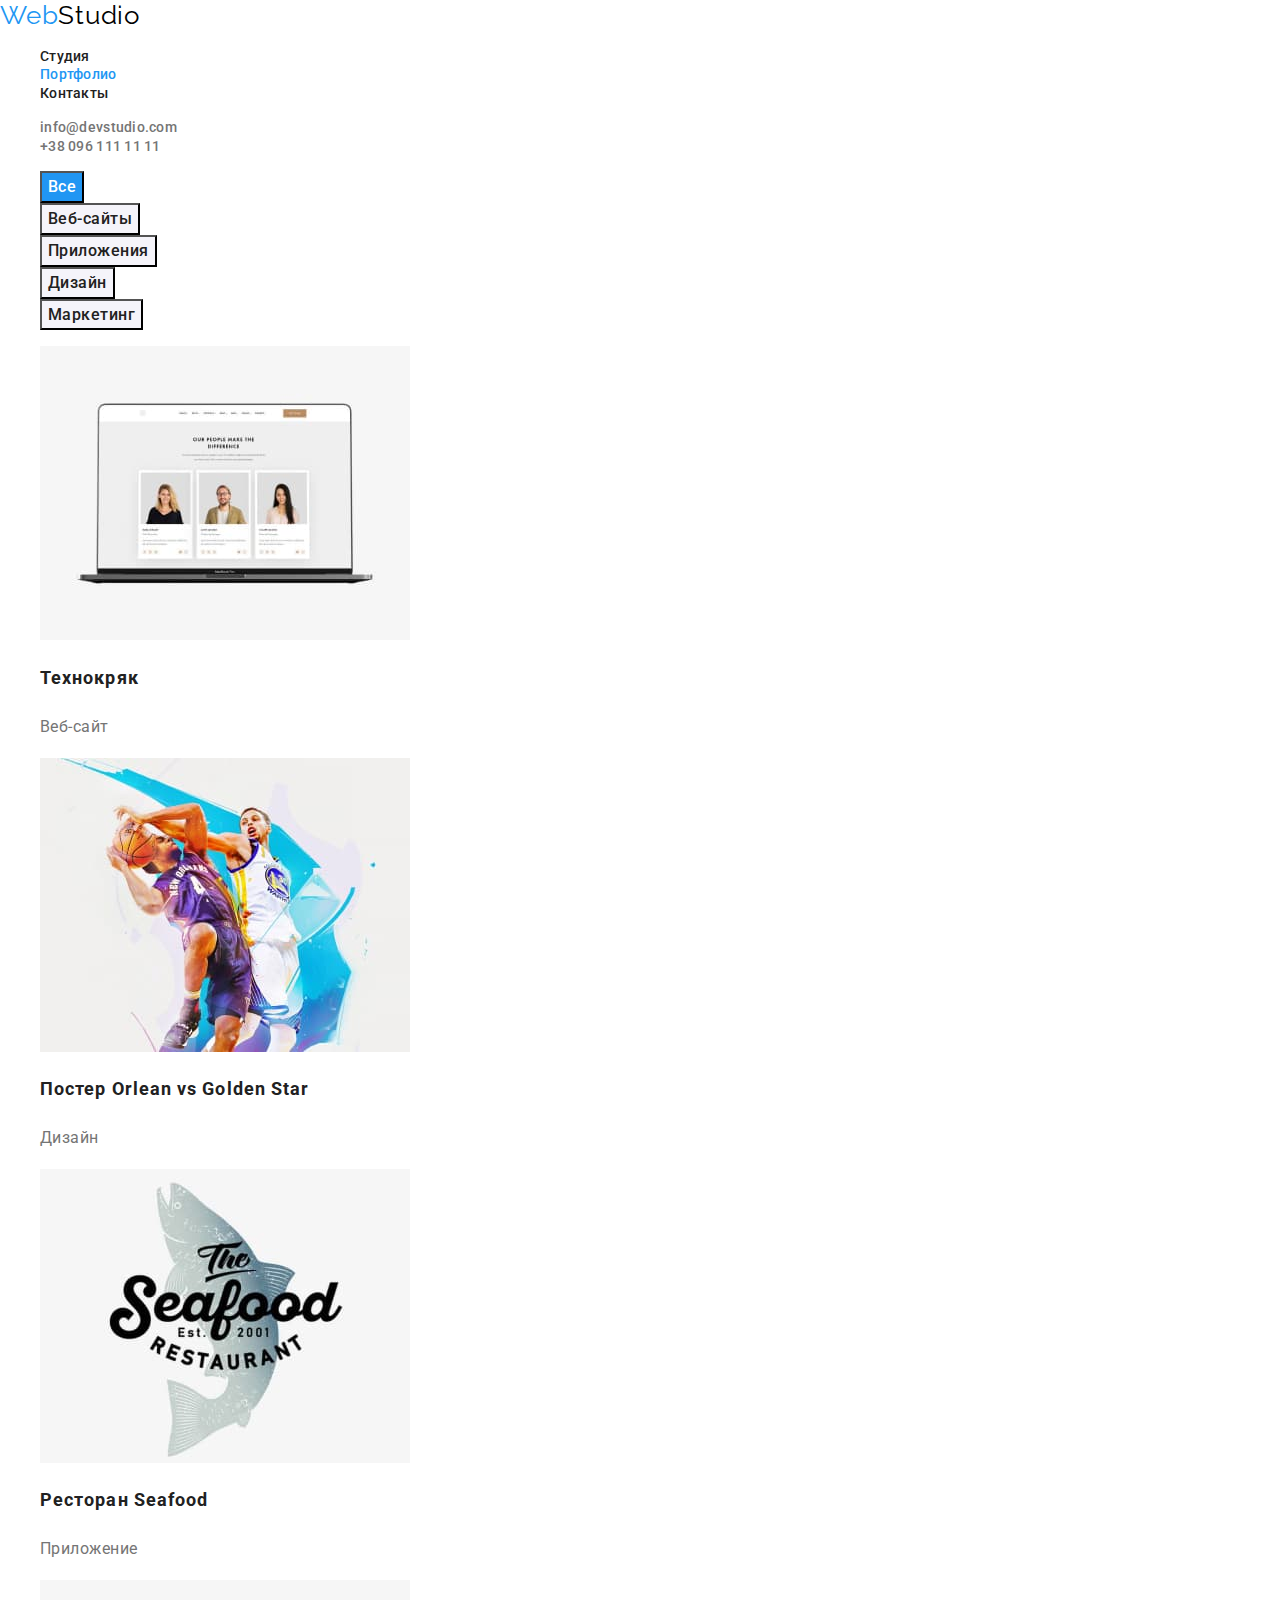
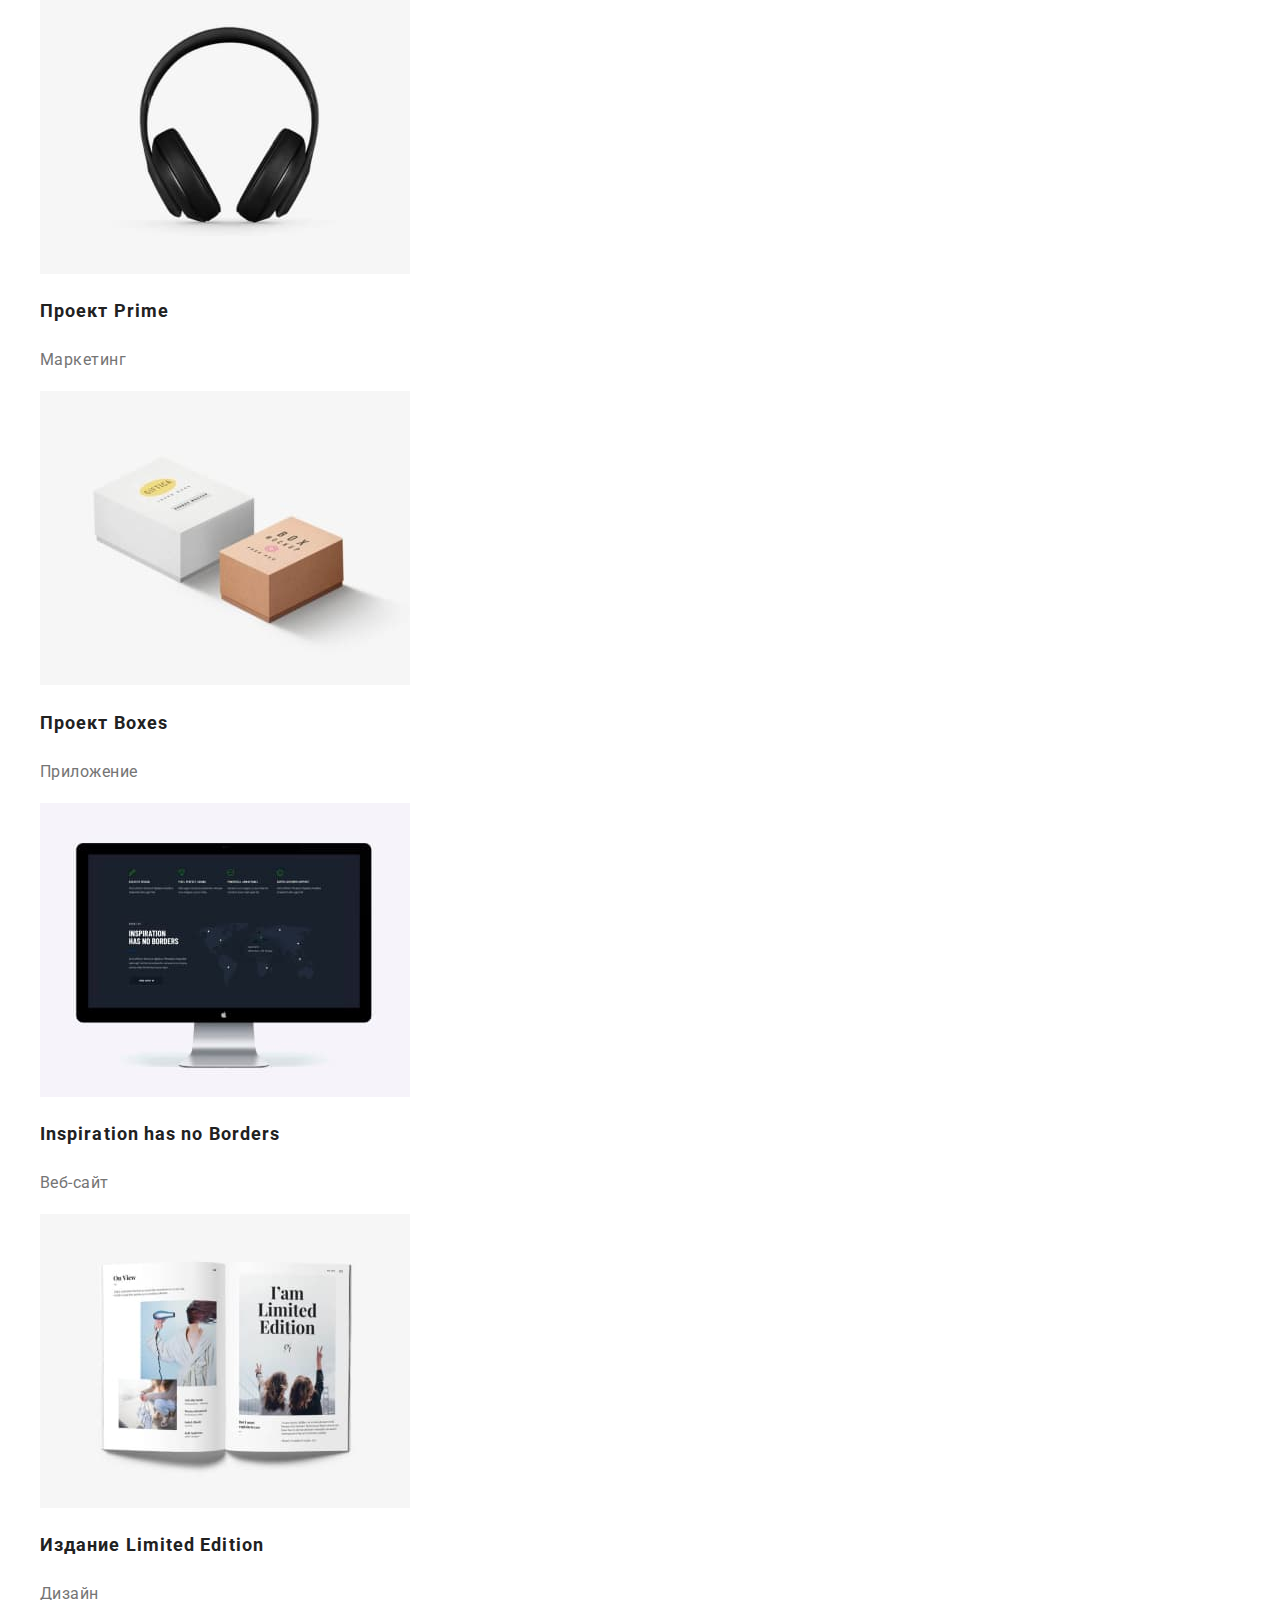
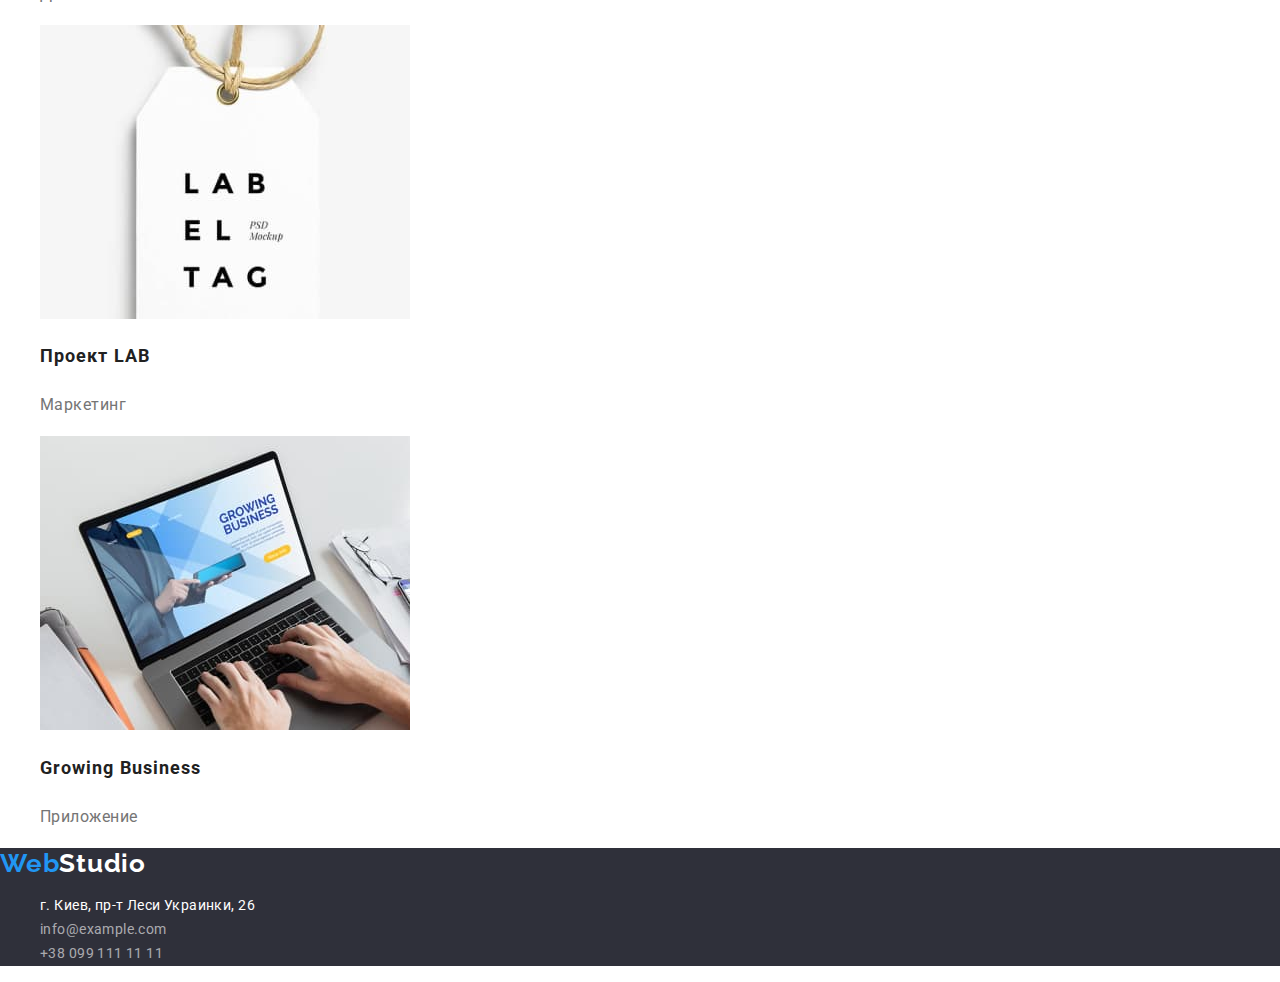
==== portfolio.html @ e27720d4 "Скопирована д/з 2" ====
<!DOCTYPE html>
<html lang="ru">
  <head>
    <link
      rel="stylesheet"
      href="https://cdnjs.cloudflare.com/ajax/libs/modern-normalize/1.1.0/modern-normalize.min.css"
    />
    <meta charset="UTF-8" />
    <meta http-equiv="X-UA-Compatible" content="IE=edge" />
    <meta name="viewport" content="width=device-width, initial-scale=1.0" />
    <title>Document</title>
    <link rel="preconnect" href="https://fonts.gstatic.com" />
    <link
      href="https://fonts.googleapis.com/css2?family=Raleway:wght@700&family=Roboto:wght@400;500;700;900&display=swap"
      rel="stylesheet"
    />
    <link rel="stylesheet" href="./css/style.css" />
  </head>

  <body>
    <!--Шапка сайта (логотип, nav, контакти)-->
    <header>
      <nav class="nav">
        <a href="./" class="logo link"><span>Web</span>Studio</a>

        <!--Навигация на другие страницы-->
        <ul class="nav-menu list">
          <li><a class="menu-item link" href="./index.html">Студия</a></li>
          <li><a class="menu-item link current" href="./portfolio.html">Портфолио</a></li>
          <li><a class="menu-item link" href="">Контакты</a></li>
        </ul>
      </nav>

      <!--Контакты-->
      <ul class="contact list">
        <li class="contact-item">
          <a class="contact-mail link" href="mailto:info@devstudio.com">info@devstudio.com</a>
        </li>
        <li class="contact-item">
          <a class="contact-tel link" href="tel:+380961111111">+38 096 111 11 11</a>
        </li>
      </ul>
    </header>

    <!--Уникальный контент страницы-->
    <main>
      <section class="portfolio">
        <h1 hidden>Портофолио</h1>
        <!--Фильтр-кнопки-->
        <ul class="portfolio-filter list">
          <li><button type="button" class="button-secondary current">Все</button></li>
          <li><button type="button" class="button-secondary">Веб-сайты</button></li>
          <li><button type="button" class="button-secondary">Приложения</button></li>
          <li><button type="button" class="button-secondary">Дизайн</button></li>
          <li><button type="button" class="button-secondary">Маркетинг</button></li>
        </ul>

        <!--Роботы проведенные студией-->
        <ul class="project-list list">
          <li class="project-item">
            <a class="project-link" href="">
              <img
                class="project-img"
                src="./imeges/portfolio-page/project1.jpg"
                alt="Веб-сайт"
                width="370"
                height="294"
              />
            </a>
            <h2 class="project-title">Технокряк</h2>
            <p class="project-text">Веб-сайт</p>
          </li>
          <li>
            <a href="">
              <img
                src="./imeges/portfolio-page/project2.jpg"
                alt="Постер"
                width="370"
                height="294"
              />
            </a>
            <h2 class="project-title">Постер <span lang="en">Orlean vs Golden Star</span></h2>
            <p class="project-text">Дизайн</p>
          </li>
          <li>
            <a href="">
              <img
                src="./imeges/portfolio-page/project3.jpg"
                alt="Логотип ресторана Seafood"
                width="370"
                height="294"
              />
            </a>
            <h2 class="project-title">Ресторан <span lang="en">Seafood</span></h2>
            <p class="project-text">Приложение</p>
          </li>
          <li>
            <a href="">
              <img
                src="./imeges/portfolio-page/project4.jpg"
                alt="Наушники"
                width="370"
                height="294"
              />
            </a>
            <h2 class="project-title">Проект <span lang="en">Prime</span></h2>
            <p class="project-text">Маркетинг</p>
          </li>
          <li>
            <a href="">
              <img
                src="./imeges/portfolio-page/project5.jpg"
                alt="Коробки"
                width="370"
                height="294"
            /></a>
            <h2 class="project-title">Проект <span lang="en">Boxes</span></h2>
            <p class="project-text">Приложение</p>
          </li>
          <li>
            <a href="">
              <img
                src="./imeges/portfolio-page/project6.jpg"
                alt="Монитор"
                width="370"
                height="294"
            /></a>
            <h2 lang="en" class="project-title">Inspiration has no Borders</h2>
            <p class="project-text">Веб-сайт</p>
          </li>
          <li>
            <a href="">
              <img src="./imeges/portfolio-page/project7.jpg" alt="Журнал" width="370" height="294"
            /></a>
            <h2 class="project-title">Издание <span lang="en">Limited Edition</span></h2>
            <p class="project-text">Дизайн</p>
          </li>
          <li>
            <a href="">
              <img src="./imeges/portfolio-page/project8.jpg" alt="Бирка" width="370" height="294"
            /></a>
            <h2 class="project-title">Проект <span lang="en">LAB</span></h2>
            <p class="project-text">Маркетинг</p>
          </li>
          <li>
            <a href="">
              <img
                src="./imeges/portfolio-page/project9.jpg"
                alt="Ноутбук"
                width="370"
                height="294"
            /></a>
            <h2 lang="en" class="project-title">Growing Business</h2>
            <p class="project-text">Приложение</p>
          </li>
        </ul>
      </section>
    </main>

    <!--Подвал страницы-->
    <footer class="footer">
      <a href="./" class="logo-footer link"><span>Web</span>Studio</a>
      <address class="footer-contact">
        <ul class="footer-list list">
          <li class="footer-item">
            <a
              class="footer-address link"
              href="https://goo.gl/maps/ubs8C16pTjqJVdpH9"
              target="_blank"
              rel="noopener noreferrer"
              >г. Киев, пр-т Леси Украинки, 26</a
            >
          </li>
          <li><a class="footer-mail link" href="mailto:info@example.com">info@example.com</a></li>
          <li><a class="footer-tel link" href="tel:+380991111111">+38 099 111 11 11</a></li>
        </ul>
      </address>
    </footer>
  </body>
</html>
---- css/style.css ----
:root {
  --primery-text-color: #757575;
  --title-text-color: #212121;
  --background-button-secondary: #f5f4fa;
  --accent-color: #2196f3;
  --white-color: #ffffff;
  --background-footer-hero: #2f303a;
}

.list {
  list-style: none;
}
.link {
  text-decoration: none;
}

/* возможно, поменять цвет текста */
body {
  font-family: 'Roboto', sans-serif;
  background-color: var(--white-color);
}

/* Logo */
.logo {
  font-family: 'Raleway', sans-serif;
  font-size: 26px;
  line-height: 1.19;
  letter-spacing: 0.03em;
  color: #000000;
}

.logo span {
  color: var(--accent-color);
}

/* ========== HEDER ========== */

.menu-item {
  font-style: normal;
  font-weight: 500;
  font-size: 14px;
  line-height: 1.14;
  letter-spacing: 0.02em;
  color: var(--title-text-color);
}

.menu-item.current {
  color: var(--accent-color);
}

.menu-item:hover,
.menu-item:focus {
  color: var(--accent-color);
}

.contact-mail,
.contact-tel {
  font-weight: 500;
  font-size: 14px;
  line-height: 1.14;
  letter-spacing: 0.02em;
  color: var(--primery-text-color);
}

.contact-mail:hover,
.contact-mail:focus {
  color: var(--accent-color);
}
.contact-tel:hover,
.contact-tel:focus {
  color: var(--accent-color);
}
/* ========== END HEDER ==========  */

/* ========== BUTTON ========== */

.main-button {
  color: #ffffff;
  background-color: var(--accent-color);

  font-family: Roboto;
  font-weight: 700;
  font-size: 16px;
  line-height: 1.87;
  align-items: center;
  text-align: center;
  letter-spacing: 0.06em;
}

.main-button:hover,
.main-button:focus {
  background-color: #188ce8;
}

.button-secondary {
  color: var(--title-text-color);
  background-color: var(--background-button-secondary);

  font-family: Roboto;
  font-weight: 500;
  font-size: 16px;
  line-height: 1.62;
  letter-spacing: 0.03em;
}
.button-secondary:hover,
.button-secondary:focus {
  color: #ffffff;
  background-color: var(--accent-color);
}

.button-secondary.current {
  color: var(--white-color);
  background-color: var(--accent-color);
}
/* ========== END BUTTON ========== */

/* ========== MAIN ========== */

.hero {
  background-color: var(--background-footer-hero);
  text-align: center;
}

.hero-title {
  font-weight: 900;
  font-size: 44px;
  line-height: 1.36;
  text-align: center;
  letter-spacing: 0.06em;
  text-transform: uppercase;

  color: #ffffff;
}

/* ========== END MAIN ========== */

/* ========== ПРЕИМУЩЕСТВА (dignity) ========== */
.dignity-title {
  color: var(--title-text-color);
  font-weight: 700;
  font-size: 14px;
  line-height: 1.14;
  letter-spacing: 0.03em;
  text-transform: uppercase;
}

.dignity-text {
  color: var(--primery-text-color);
  font-weight: 400;
  font-size: 14px;
  line-height: 1.71;
  letter-spacing: 0.03em;
}
/* ========== END ПРЕИМУЩЕСТВА (dignity) ========== */

/* ========== PROFILE (чем мы занимаемся) ========== */
.profile-titel {
  color: var(--title-text-color);
  font-weight: 700;
  font-size: 36px;
  line-height: 1.17;
  text-align: center;
  letter-spacing: 0.03em;
}
/* ========== END PROFILE (чем мы занимаемся) ========== */

/* ========== TEAM ========== */

.team {
  background-color: #f5f4fa;
}

.team-title {
  color: var(--title-text-color);
  font-weight: 700;
  font-size: 36px;
  line-height: 1.17;
  text-align: center;
  letter-spacing: 0.03em;
}
.team-name {
  color: var(--title-text-color);
  font-weight: 500;
  font-size: 16px;
  line-height: 1.19;
  text-align: center;
  letter-spacing: 0.03em;
}

.team-profession {
  color: var(--primery-text-color);
  font-weight: 400;
  font-size: 16px;
  line-height: 1.19;
  text-align: center;
  letter-spacing: 0.03em;
}
/* ========== END TEAM ========== */

/* ========== FOOTER ========== */
.footer {
  background-color: var(--background-footer-hero);
}
.logo-footer {
  font-family: 'Raleway', sans-serif;
  font-weight: 700;
  font-size: 26px;
  line-height: 1.19;
  letter-spacing: 0.03em;
  color: #ffffff;
}
.logo-footer span {
  color: var(--accent-color);
}
.footer-address {
  font-style: normal;
  font-weight: 400;
  font-size: 14px;
  line-height: 1.71;
  letter-spacing: 0.03em;
  color: #ffffff;
}
.footer-mail {
  font-style: normal;
  color: rgba(255, 255, 255, 0.6);
  font-weight: 400;
  font-size: 14px;
  line-height: 1.71;
  letter-spacing: 0.03em;
}

.footer-tel {
  font-style: normal;
  color: rgba(255, 255, 255, 0.6);
  font-weight: 400;
  font-size: 14px;
  line-height: 1.71;
  letter-spacing: 0.03em;
}
.footer-mail:hover,
.footer-mail:focus {
  color: #ffffff;
}

.footer-tel:hover,
.footer-tel:focus {
  color: #ffffff;
}

/* ========== END FOOTER ========== */

/* ------- PAGE PORTFOLIO ------- */

/* ========== PROJECT ========== */
.project-title {
  color: var(--title-text-color);
  font-weight: 700;
  font-size: 18px;
  line-height: 2;
  letter-spacing: 0.06em;
}
.project-text {
  color: var(--primery-text-color);
  font-weight: 400;
  font-size: 16px;
  line-height: 1.87;
  letter-spacing: 0.03em;
}
/* ========== END PROJECT ========== */
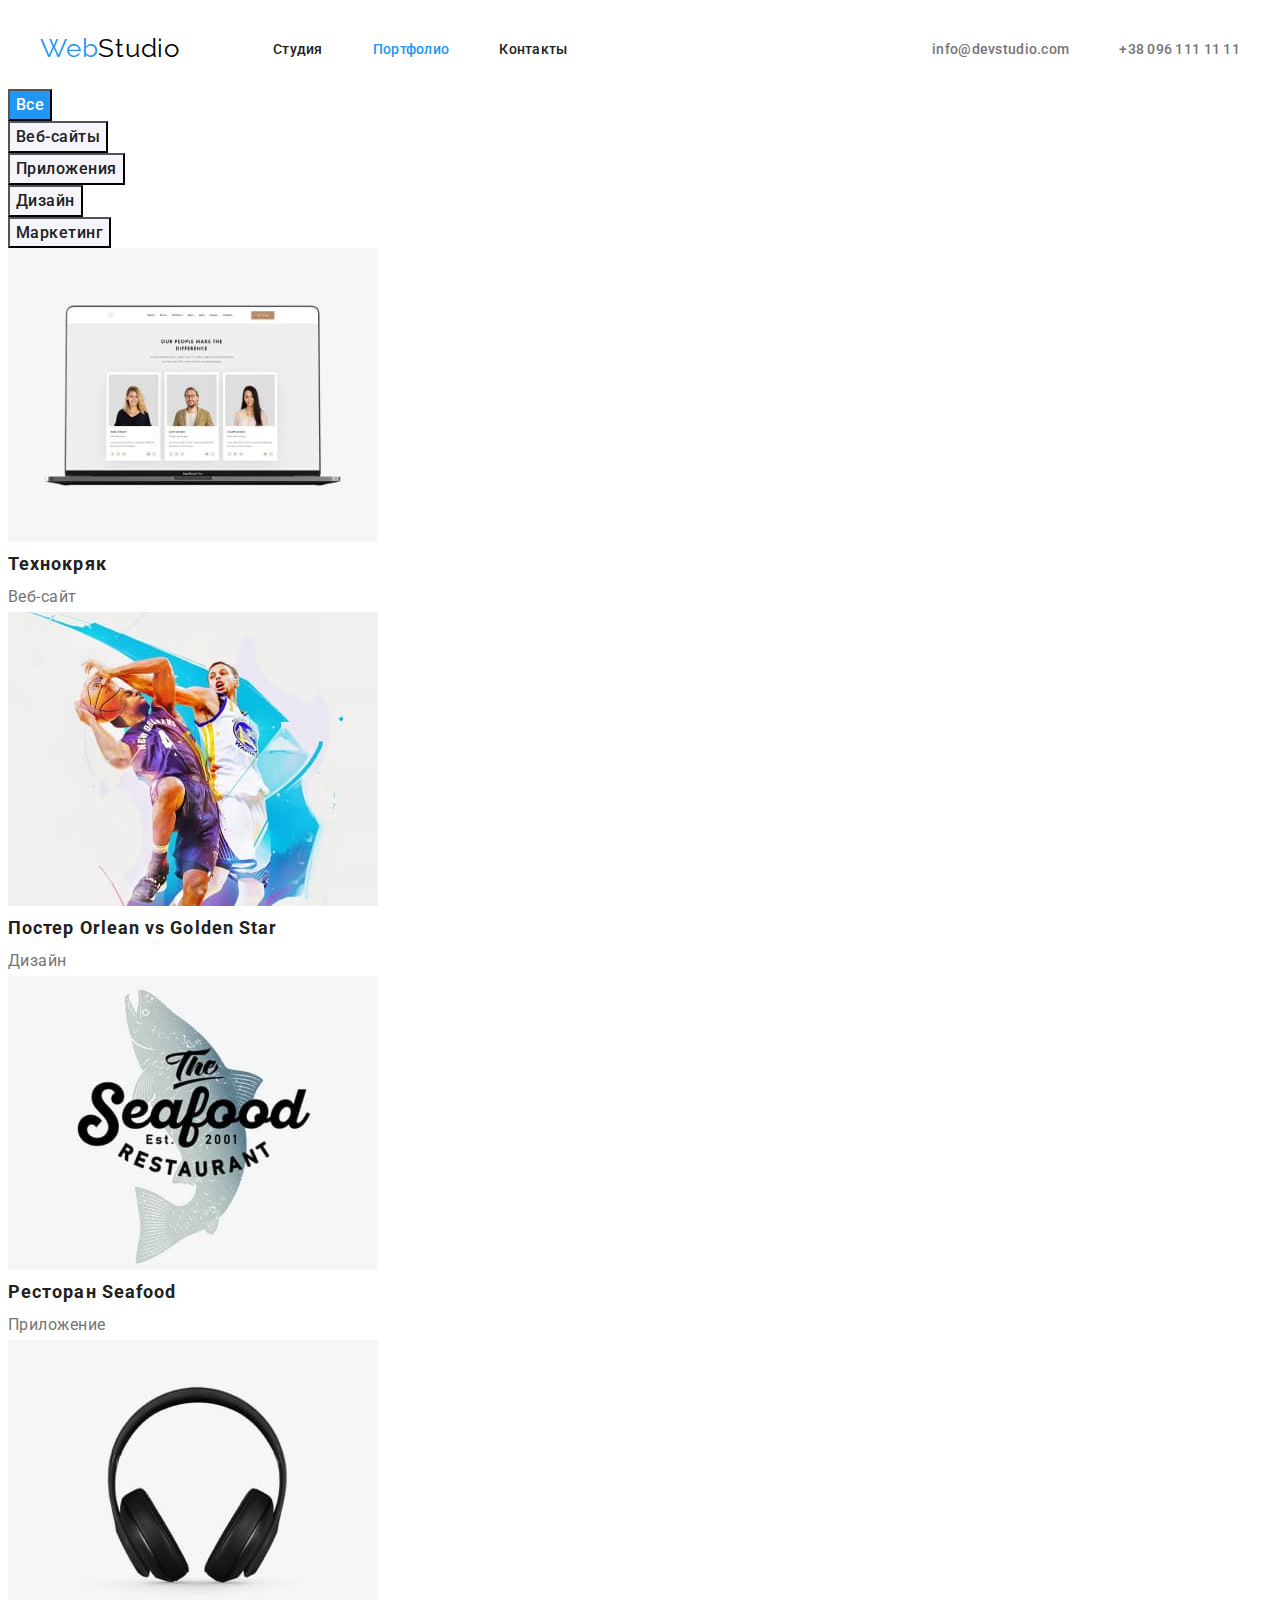
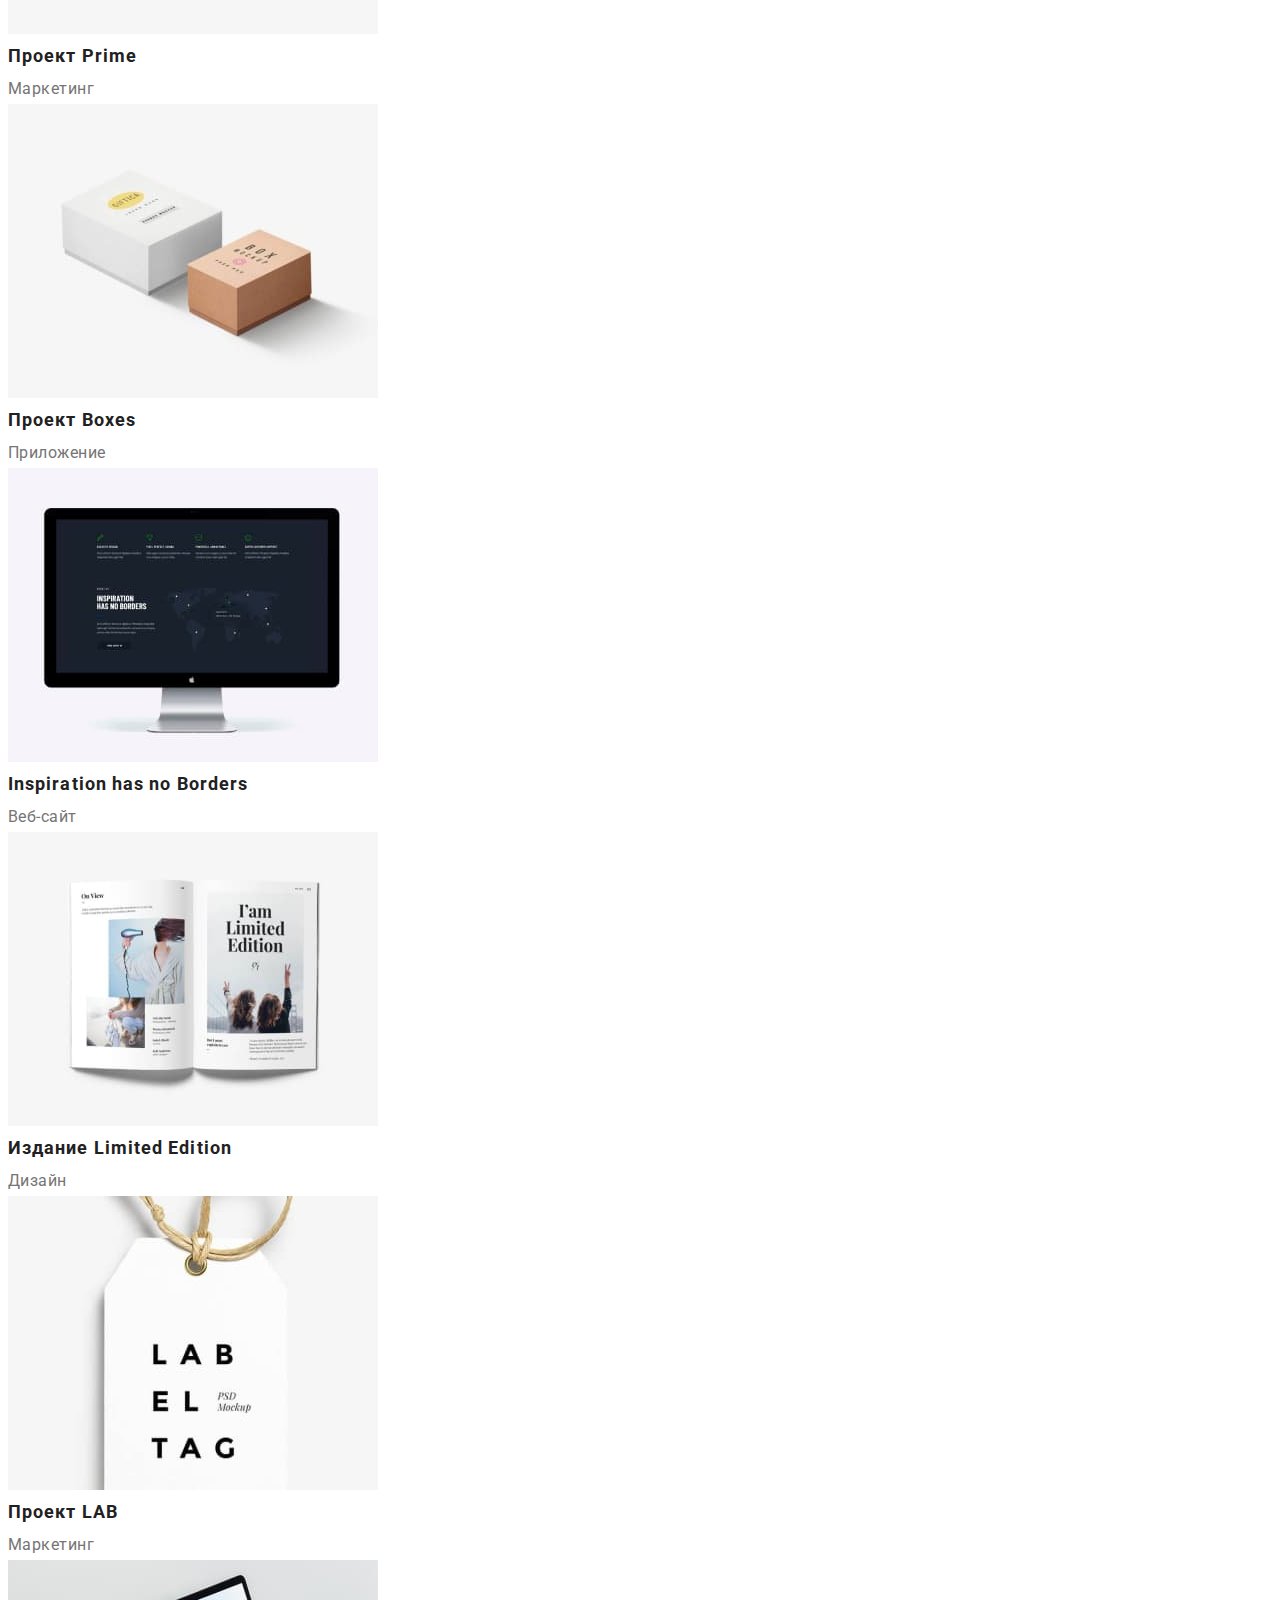
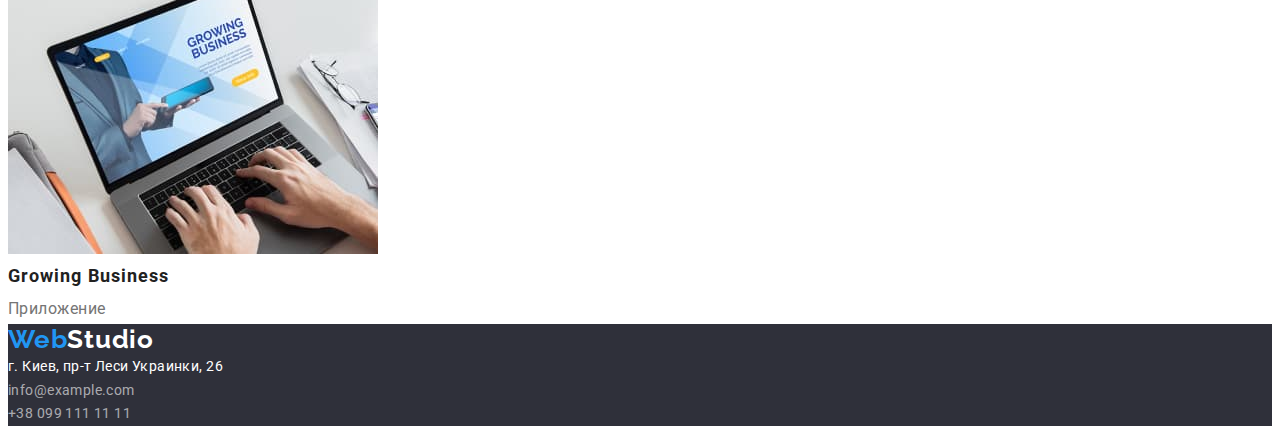
==== commit 2f0a4dc4: "header: добавлены стили геометрии и позиционирование" ====
--- a/portfolio.html
+++ b/portfolio.html
@@ -4,11 +4,14 @@
     <link
       rel="stylesheet"
       href="https://cdnjs.cloudflare.com/ajax/libs/modern-normalize/1.1.0/modern-normalize.min.css"
+      integrity="sha512-wpPYUAdjBVSE4KJnH1VR1HeZfpl1ub8YT/NKx4PuQ5NmX2tKuGu6U/JRp5y+Y8XG2tV+wKQpNHVUX03MfMFn9Q=="
+      crossorigin="anonymous"
+      referrerpolicy="no-referrer"
     />
     <meta charset="UTF-8" />
     <meta http-equiv="X-UA-Compatible" content="IE=edge" />
     <meta name="viewport" content="width=device-width, initial-scale=1.0" />
-    <title>Document</title>
+    <title>WebStudio</title>
     <link rel="preconnect" href="https://fonts.gstatic.com" />
     <link
       href="https://fonts.googleapis.com/css2?family=Raleway:wght@700&family=Roboto:wght@400;500;700;900&display=swap"
@@ -19,27 +22,35 @@
 
   <body>
     <!--Шапка сайта (логотип, nav, контакти)-->
-    <header>
-      <nav class="nav">
-        <a href="./" class="logo link"><span>Web</span>Studio</a>
+    <header class="header">
+      <div class="container header-container">
+        <nav class="nav">
+          <a href="./" class="logo link"><span>Web</span>Studio</a>
 
-        <!--Навигация на другие страницы-->
-        <ul class="nav-menu list">
-          <li><a class="menu-item link" href="./index.html">Студия</a></li>
-          <li><a class="menu-item link current" href="./portfolio.html">Портфолио</a></li>
-          <li><a class="menu-item link" href="">Контакты</a></li>
+          <!--Навигация на другие страницы-->
+          <ul class="nav-menu list">
+            <li class="menu-item">
+              <a class="menu-link link" href="./index.html">Студия</a>
+            </li>
+            <li class="menu-item">
+              <a class="menu-link link current" href="./portfolio.html">Портфолио</a>
+            </li>
+            <li class="menu-item">
+              <a class="menu-link link" href="">Контакты</a>
+            </li>
+          </ul>
+        </nav>
+
+        <!--Контакты-->
+        <ul class="contact list">
+          <li class="contact-item">
+            <a class="contact-mail link" href="mailto:info@devstudio.com">info@devstudio.com</a>
+          </li>
+          <li class="contact-item">
+            <a class="contact-tel link" href="tel:+380961111111">+38 096 111 11 11</a>
+          </li>
         </ul>
-      </nav>
-
-      <!--Контакты-->
-      <ul class="contact list">
-        <li class="contact-item">
-          <a class="contact-mail link" href="mailto:info@devstudio.com">info@devstudio.com</a>
-        </li>
-        <li class="contact-item">
-          <a class="contact-tel link" href="tel:+380961111111">+38 096 111 11 11</a>
-        </li>
-      </ul>
+      </div>
     </header>
 
     <!--Уникальный контент страницы-->
--- a/css/style.css
+++ b/css/style.css
@@ -7,11 +7,39 @@
   --background-footer-hero: #2f303a;
 }
 
+/* --- Сброс --- */
 .list {
   list-style: none;
 }
 .link {
   text-decoration: none;
+}
+
+h1,
+h2,
+h3,
+h4,
+h5,
+h6,
+p {
+  margin-top: 0;
+  margin-bottom: 0;
+}
+
+ul,
+ol {
+  margin-top: 0;
+  margin-bottom: 0;
+  padding-left: 0;
+}
+/* --- END Сброс --- */
+
+.container {
+  width: 1200px;
+  margin-left: auto;
+  margin-right: auto;
+  padding-left: 15px;
+  padding-right: 15px;
 }
 
 /* возможно, поменять цвет текста */
@@ -22,6 +50,8 @@
 
 /* Logo */
 .logo {
+  margin-right: 93px;
+
   font-family: 'Raleway', sans-serif;
   font-size: 26px;
   line-height: 1.19;
@@ -33,9 +63,34 @@
   color: var(--accent-color);
 }
 
-/* ========== HEDER ========== */
-
-.menu-item {
+/* ========== HEADER ========== */
+
+.header {
+  padding-top: 25px;
+  padding-bottom: 25px;
+}
+.header-container {
+  display: flex;
+  align-items: center;
+  justify-content: space-between;
+}
+
+/* навигация сайта */
+.nav {
+  display: flex;
+  align-items: center;
+}
+
+.nav-menu {
+  display: flex;
+  align-items: center;
+}
+
+.menu-item:not(:last-child) {
+  margin-right: 50px;
+}
+
+.menu-link {
   font-style: normal;
   font-weight: 500;
   font-size: 14px;
@@ -44,13 +99,24 @@
   color: var(--title-text-color);
 }
 
-.menu-item.current {
-  color: var(--accent-color);
-}
-
-.menu-item:hover,
-.menu-item:focus {
-  color: var(--accent-color);
+.menu-link.current {
+  color: var(--accent-color);
+}
+
+.menu-link:hover,
+.menu-link:focus {
+  color: var(--accent-color);
+}
+
+/* контакты */
+.contact {
+  display: flex;
+  align-items: center;
+  /* margin-left: auto; - как вариант, если убрать justify-content: space-between */
+}
+
+.contact-item:not(:last-child) {
+  margin-right: 50px;
 }
 
 .contact-mail,
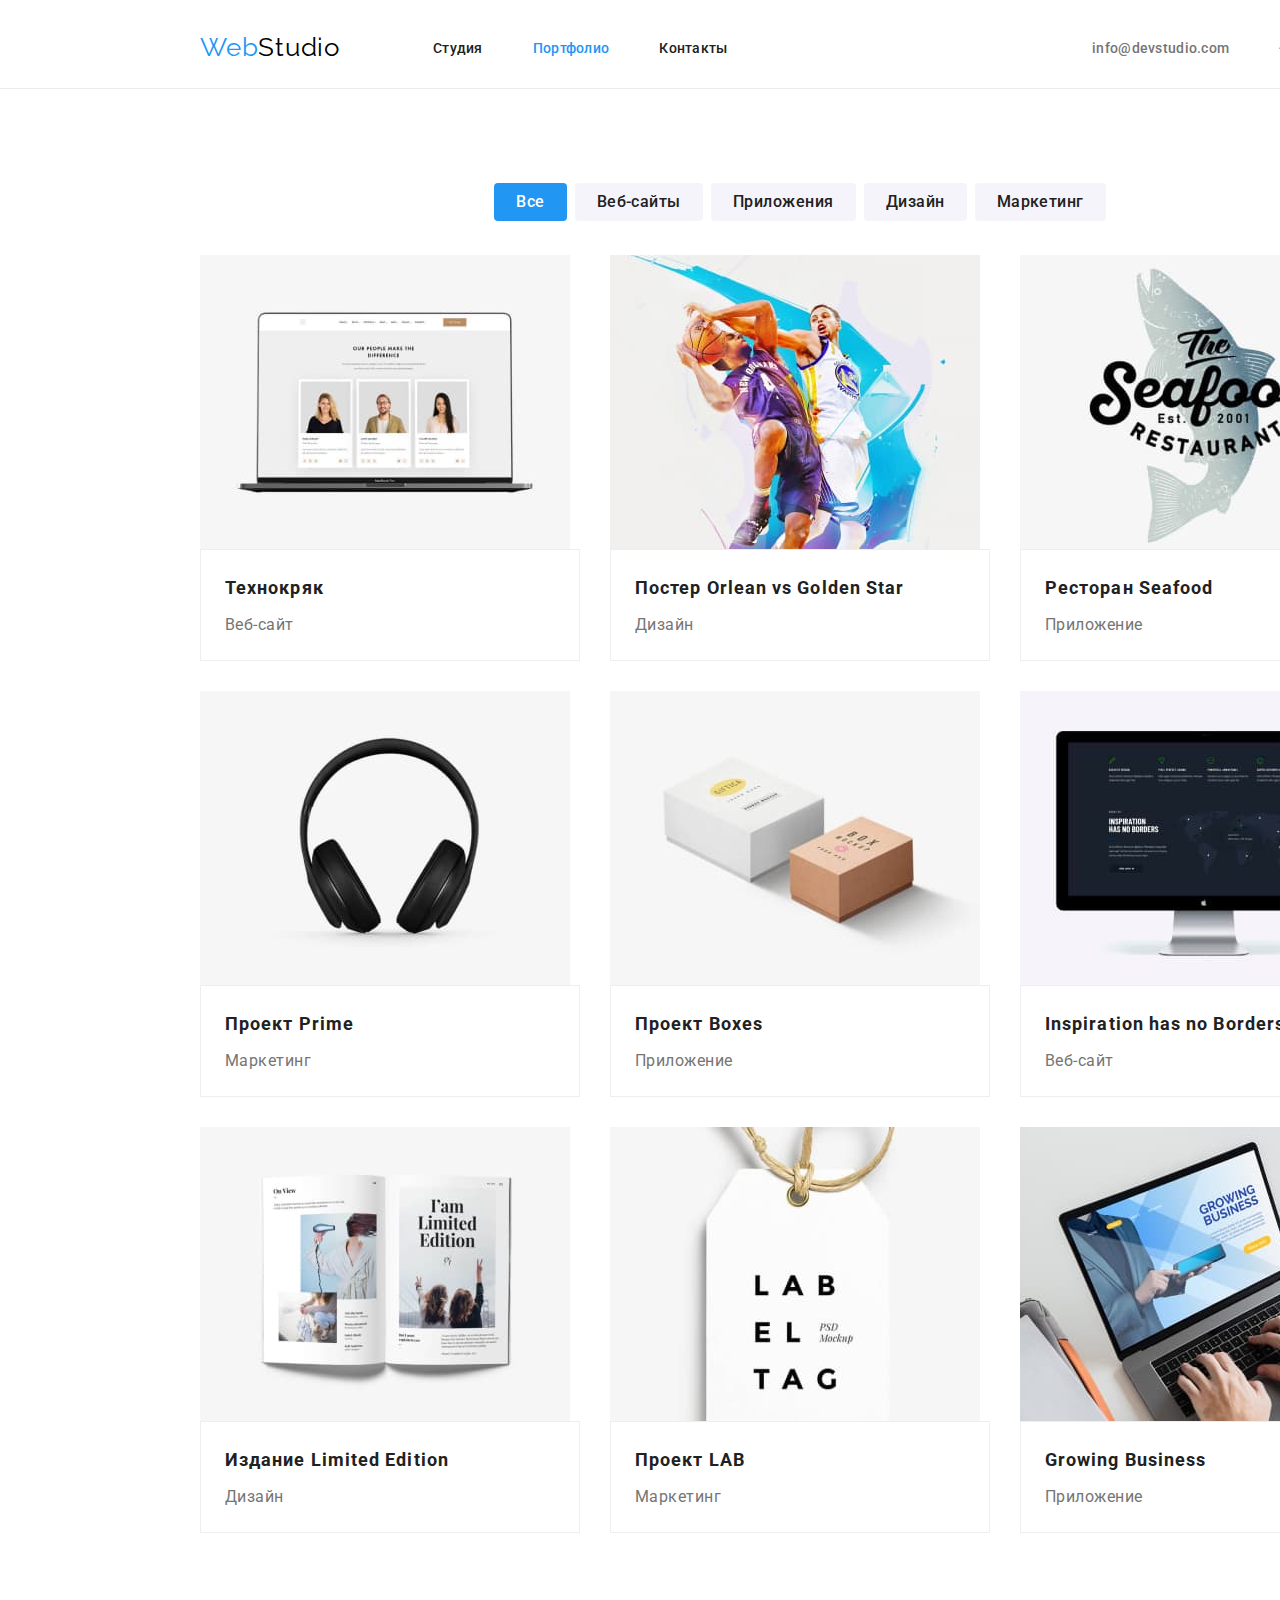
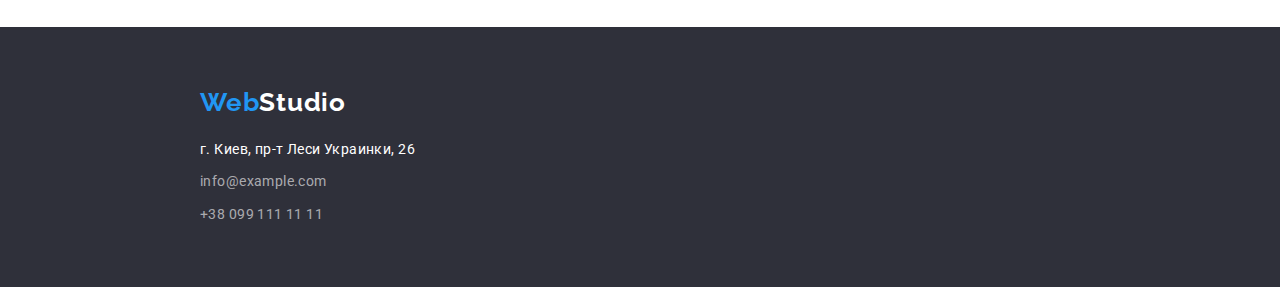
==== commit 5d8a5ff0: "геометрия и Flexbox для страниц" ====
--- a/portfolio.html
+++ b/portfolio.html
@@ -55,137 +55,189 @@
 
     <!--Уникальный контент страницы-->
     <main>
-      <section class="portfolio">
-        <h1 hidden>Портофолио</h1>
-        <!--Фильтр-кнопки-->
-        <ul class="portfolio-filter list">
-          <li><button type="button" class="button-secondary current">Все</button></li>
-          <li><button type="button" class="button-secondary">Веб-сайты</button></li>
-          <li><button type="button" class="button-secondary">Приложения</button></li>
-          <li><button type="button" class="button-secondary">Дизайн</button></li>
-          <li><button type="button" class="button-secondary">Маркетинг</button></li>
-        </ul>
-
-        <!--Роботы проведенные студией-->
-        <ul class="project-list list">
-          <li class="project-item">
-            <a class="project-link" href="">
-              <img
-                class="project-img"
-                src="./imeges/portfolio-page/project1.jpg"
-                alt="Веб-сайт"
-                width="370"
-                height="294"
-              />
-            </a>
-            <h2 class="project-title">Технокряк</h2>
-            <p class="project-text">Веб-сайт</p>
-          </li>
-          <li>
-            <a href="">
-              <img
-                src="./imeges/portfolio-page/project2.jpg"
-                alt="Постер"
-                width="370"
-                height="294"
-              />
-            </a>
-            <h2 class="project-title">Постер <span lang="en">Orlean vs Golden Star</span></h2>
-            <p class="project-text">Дизайн</p>
-          </li>
-          <li>
-            <a href="">
-              <img
-                src="./imeges/portfolio-page/project3.jpg"
-                alt="Логотип ресторана Seafood"
-                width="370"
-                height="294"
-              />
-            </a>
-            <h2 class="project-title">Ресторан <span lang="en">Seafood</span></h2>
-            <p class="project-text">Приложение</p>
-          </li>
-          <li>
-            <a href="">
-              <img
-                src="./imeges/portfolio-page/project4.jpg"
-                alt="Наушники"
-                width="370"
-                height="294"
-              />
-            </a>
-            <h2 class="project-title">Проект <span lang="en">Prime</span></h2>
-            <p class="project-text">Маркетинг</p>
-          </li>
-          <li>
-            <a href="">
-              <img
-                src="./imeges/portfolio-page/project5.jpg"
-                alt="Коробки"
-                width="370"
-                height="294"
-            /></a>
-            <h2 class="project-title">Проект <span lang="en">Boxes</span></h2>
-            <p class="project-text">Приложение</p>
-          </li>
-          <li>
-            <a href="">
-              <img
-                src="./imeges/portfolio-page/project6.jpg"
-                alt="Монитор"
-                width="370"
-                height="294"
-            /></a>
-            <h2 lang="en" class="project-title">Inspiration has no Borders</h2>
-            <p class="project-text">Веб-сайт</p>
-          </li>
-          <li>
-            <a href="">
-              <img src="./imeges/portfolio-page/project7.jpg" alt="Журнал" width="370" height="294"
-            /></a>
-            <h2 class="project-title">Издание <span lang="en">Limited Edition</span></h2>
-            <p class="project-text">Дизайн</p>
-          </li>
-          <li>
-            <a href="">
-              <img src="./imeges/portfolio-page/project8.jpg" alt="Бирка" width="370" height="294"
-            /></a>
-            <h2 class="project-title">Проект <span lang="en">LAB</span></h2>
-            <p class="project-text">Маркетинг</p>
-          </li>
-          <li>
-            <a href="">
-              <img
-                src="./imeges/portfolio-page/project9.jpg"
-                alt="Ноутбук"
-                width="370"
-                height="294"
-            /></a>
-            <h2 lang="en" class="project-title">Growing Business</h2>
-            <p class="project-text">Приложение</p>
-          </li>
-        </ul>
-      </section>
+      <div class="container">
+        <section class="portfolio">
+          <h1 hidden>Портофолио</h1>
+          <!--Фильтр-кнопки-->
+          <ul class="portfolio-filter list">
+            <li class="filter-item">
+              <button type="button" class="button-secondary current">Все</button>
+            </li>
+            <li class="filter-item">
+              <button type="button" class="button-secondary">Веб-сайты</button>
+            </li>
+            <li class="filter-item">
+              <button type="button" class="button-secondary">Приложения</button>
+            </li>
+            <li class="filter-item">
+              <button type="button" class="button-secondary">Дизайн</button>
+            </li>
+            <li class="filter-item">
+              <button type="button" class="button-secondary">Маркетинг</button>
+            </li>
+          </ul>
+
+          <!--Роботы проведенные студией-->
+          <ul class="project-list list">
+            <li class="project-item">
+              <a class="project-link" href="">
+                <img
+                  class="project-img"
+                  src="./imeges/portfolio-page/project1.jpg"
+                  alt="Веб-сайт"
+                  width="370"
+                  height="294"
+                />
+              </a>
+              <div class="project-card">
+                <h2 class="project-title">Технокряк</h2>
+                <p class="project-text">Веб-сайт</p>
+              </div>
+            </li>
+            <li class="project-item">
+              <a href="">
+                <img
+                  class="project-img"
+                  src="./imeges/portfolio-page/project2.jpg"
+                  alt="Постер"
+                  width="370"
+                  height="294"
+                />
+              </a>
+              <div class="project-card">
+                <h2 class="project-title">Постер <span lang="en">Orlean vs Golden Star</span></h2>
+                <p class="project-text">Дизайн</p>
+              </div>
+            </li>
+            <li class="project-item">
+              <a href="">
+                <img
+                  class="project-img"
+                  src="./imeges/portfolio-page/project3.jpg"
+                  alt="Логотип ресторана Seafood"
+                  width="370"
+                  height="294"
+                />
+              </a>
+              <div class="project-card">
+                <h2 class="project-title">Ресторан <span lang="en">Seafood</span></h2>
+                <p class="project-text">Приложение</p>
+              </div>
+            </li>
+            <li class="project-item">
+              <a href="">
+                <img
+                  class="project-img"
+                  src="./imeges/portfolio-page/project4.jpg"
+                  alt="Наушники"
+                  width="370"
+                  height="294"
+                />
+              </a>
+              <div class="project-card">
+                <h2 class="project-title">Проект <span lang="en">Prime</span></h2>
+                <p class="project-text">Маркетинг</p>
+              </div>
+            </li>
+            <li class="project-item">
+              <a href="">
+                <img
+                  class="project-img"
+                  src="./imeges/portfolio-page/project5.jpg"
+                  alt="Коробки"
+                  width="370"
+                  height="294"
+              /></a>
+              <div class="project-card">
+                <h2 class="project-title">Проект <span lang="en">Boxes</span></h2>
+                <p class="project-text">Приложение</p>
+              </div>
+            </li>
+            <li class="project-item">
+              <a href="">
+                <img
+                  class="project-img"
+                  src="./imeges/portfolio-page/project6.jpg"
+                  alt="Монитор"
+                  width="370"
+                  height="294"
+              /></a>
+              <div class="project-card">
+                <h2 lang="en" class="project-title">Inspiration has no Borders</h2>
+                <p class="project-text">Веб-сайт</p>
+              </div>
+            </li>
+            <li class="project-item">
+              <a href="">
+                <img
+                  class="project-img"
+                  src="./imeges/portfolio-page/project7.jpg"
+                  alt="Журнал"
+                  width="370"
+                  height="294"
+              /></a>
+              <div class="project-card">
+                <h2 class="project-title">Издание <span lang="en">Limited Edition</span></h2>
+                <p class="project-text">Дизайн</p>
+              </div>
+            </li>
+            <li class="project-item">
+              <a href="">
+                <img
+                  class="project-img"
+                  src="./imeges/portfolio-page/project8.jpg"
+                  alt="Бирка"
+                  width="370"
+                  height="294"
+              /></a>
+              <div class="project-card">
+                <h2 class="project-title">Проект <span lang="en">LAB</span></h2>
+                <p class="project-text">Маркетинг</p>
+              </div>
+            </li>
+            <li class="project-item">
+              <a href="">
+                <img
+                  class="project-img"
+                  src="./imeges/portfolio-page/project9.jpg"
+                  alt="Ноутбук"
+                  width="370"
+                  height="294"
+              /></a>
+              <div class="project-card">
+                <h2 lang="en" class="project-title">Growing Business</h2>
+                <p class="project-text">Приложение</p>
+              </div>
+            </li>
+          </ul>
+        </section>
+      </div>
     </main>
 
     <!--Подвал страницы-->
     <footer class="footer">
-      <a href="./" class="logo-footer link"><span>Web</span>Studio</a>
-      <address class="footer-contact">
-        <ul class="footer-list list">
-          <li class="footer-item">
-            <a
-              class="footer-address link"
-              href="https://goo.gl/maps/ubs8C16pTjqJVdpH9"
-              target="_blank"
-              rel="noopener noreferrer"
-              >г. Киев, пр-т Леси Украинки, 26</a
-            >
-          </li>
-          <li><a class="footer-mail link" href="mailto:info@example.com">info@example.com</a></li>
-          <li><a class="footer-tel link" href="tel:+380991111111">+38 099 111 11 11</a></li>
-        </ul>
-      </address>
+      <div class="container">
+        <a href="./" class="logo-footer link"><span>Web</span>Studio</a>
+        <address class="footer-contact">
+          <ul class="footer-list list">
+            <li class="footer-item">
+              <a
+                class="footer-address link"
+                href="https://goo.gl/maps/ubs8C16pTjqJVdpH9"
+                target="_blank"
+                rel="noopener noreferrer"
+                >г. Киев, пр-т Леси Украинки, 26</a
+              >
+            </li>
+            <li>
+              <a class="footer-mail link" href="mailto:info@example.com">info@example.com</a>
+            </li>
+            <li>
+              <a class="footer-tel link" href="tel:+380991111111">+38 099 111 11 11</a>
+            </li>
+          </ul>
+        </address>
+      </div>
     </footer>
   </body>
 </html>
--- a/css/style.css
+++ b/css/style.css
@@ -34,6 +34,11 @@
 }
 /* --- END Сброс --- */
 
+img {
+  display: block;
+  max-width: 100%;
+}
+
 .container {
   width: 1200px;
   margin-left: auto;
@@ -46,6 +51,14 @@
 body {
   font-family: 'Roboto', sans-serif;
   background-color: var(--white-color);
+
+  width: 1600px;
+  margin-left: auto;
+  margin-right: auto;
+
+  /*???? width: 1600px;
+  margin-left: auto;
+  margin-right: auto; */
 }
 
 /* Logo */
@@ -66,8 +79,9 @@
 /* ========== HEADER ========== */
 
 .header {
-  padding-top: 25px;
+  padding-top: 24px;
   padding-bottom: 25px;
+  border-bottom: 1px solid #ececec;
 }
 .header-container {
   display: flex;
@@ -91,6 +105,9 @@
 }
 
 .menu-link {
+  padding-top: 32px;
+  padding-bottom: 22px;
+
   font-style: normal;
   font-weight: 500;
   font-size: 14px;
@@ -141,6 +158,11 @@
 /* ========== BUTTON ========== */
 
 .main-button {
+  padding: 10px 32px;
+  box-shadow: 0px 4px 4px rgba(0, 0, 0, 0.15);
+  border-radius: 4px;
+  border: none;
+
   color: #ffffff;
   background-color: var(--accent-color);
 
@@ -159,6 +181,9 @@
 }
 
 .button-secondary {
+  padding: 6px 22px;
+  border: none;
+  border-radius: 4px;
   color: var(--title-text-color);
   background-color: var(--background-button-secondary);
 
@@ -172,6 +197,8 @@
 .button-secondary:focus {
   color: #ffffff;
   background-color: var(--accent-color);
+  box-shadow: 0px 3px 1px rgba(0, 0, 0, 0.1), 0px 1px 2px rgba(0, 0, 0, 0.08),
+    0px 2px 2px rgba(0, 0, 0, 0.12);
 }
 
 .button-secondary.current {
@@ -183,15 +210,19 @@
 /* ========== MAIN ========== */
 
 .hero {
+  padding-top: 200px;
+  padding-bottom: 200px;
   background-color: var(--background-footer-hero);
   text-align: center;
 }
 
 .hero-title {
+  margin-bottom: 30px;
+
   font-weight: 900;
   font-size: 44px;
   line-height: 1.36;
-  text-align: center;
+  /* text-align: center; */
   letter-spacing: 0.06em;
   text-transform: uppercase;
 
@@ -201,7 +232,33 @@
 /* ========== END MAIN ========== */
 
 /* ========== ПРЕИМУЩЕСТВА (dignity) ========== */
+.dignity {
+  padding-top: 94px;
+  padding-bottom: 47px;
+}
+
+.dignity-list {
+  display: flex;
+  align-items: center;
+
+  flex-wrap: wrap;
+  margin-left: -30px;
+  margin-top: -30px;
+}
+
+.dignity-item {
+  margin-left: 30px;
+  margin-top: 30px;
+  flex-basis: calc((100% - 120px) / 4);
+}
+
+.dignity-description {
+  width: 270px;
+}
+
 .dignity-title {
+  margin-bottom: 10px;
+
   color: var(--title-text-color);
   font-weight: 700;
   font-size: 14px;
@@ -220,7 +277,14 @@
 /* ========== END ПРЕИМУЩЕСТВА (dignity) ========== */
 
 /* ========== PROFILE (чем мы занимаемся) ========== */
+.profile {
+  padding-top: 47px;
+  padding-bottom: 94px;
+}
+
 .profile-titel {
+  margin-bottom: 50px;
+
   color: var(--title-text-color);
   font-weight: 700;
   font-size: 36px;
@@ -228,15 +292,30 @@
   text-align: center;
   letter-spacing: 0.03em;
 }
+
+.profile-list {
+  display: flex;
+  align-items: center;
+  justify-content: space-between;
+}
+
+/* .profile-item:not(:last-child) {
+  margin-right: 30px;
+} */
+
 /* ========== END PROFILE (чем мы занимаемся) ========== */
 
 /* ========== TEAM ========== */
 
 .team {
   background-color: #f5f4fa;
+  padding-top: 94px;
+  padding-bottom: 94px;
 }
 
 .team-title {
+  margin-bottom: 50px;
+
   color: var(--title-text-color);
   font-weight: 700;
   font-size: 36px;
@@ -244,7 +323,26 @@
   text-align: center;
   letter-spacing: 0.03em;
 }
+.team-list {
+  display: flex;
+  align-items: center;
+}
+
+.team-item:not(:last-child) {
+  margin-right: 30px;
+}
+
+.team-card {
+  background: #ffffff;
+  box-shadow: 0px 1px 3px rgba(0, 0, 0, 0.12), 0px 1px 1px rgba(0, 0, 0, 0.14),
+    0px 2px 1px rgba(0, 0, 0, 0.2);
+  border-radius: 0px 0px 4px 4px;
+}
+
 .team-name {
+  padding-top: 30px;
+  margin-bottom: 10px;
+
   color: var(--title-text-color);
   font-weight: 500;
   font-size: 16px;
@@ -254,6 +352,8 @@
 }
 
 .team-profession {
+  padding-bottom: 30px;
+
   color: var(--primery-text-color);
   font-weight: 400;
   font-size: 16px;
@@ -265,6 +365,8 @@
 
 /* ========== FOOTER ========== */
 .footer {
+  padding-top: 60px;
+  padding-bottom: 60px;
   background-color: var(--background-footer-hero);
 }
 .logo-footer {
@@ -278,6 +380,11 @@
 .logo-footer span {
   color: var(--accent-color);
 }
+.footer-contact {
+  margin-top: 20px;
+  /* ???? margin-bottom: 60px; */
+}
+
 .footer-address {
   font-style: normal;
   font-weight: 400;
@@ -287,6 +394,10 @@
   color: #ffffff;
 }
 .footer-mail {
+  display: inline-block;
+  margin-top: 9px;
+  margin-bottom: 9px;
+
   font-style: normal;
   color: rgba(255, 255, 255, 0.6);
   font-weight: 400;
@@ -318,7 +429,46 @@
 /* ------- PAGE PORTFOLIO ------- */
 
 /* ========== PROJECT ========== */
+
+.portfolio {
+  padding-top: 94px;
+  padding-bottom: 94px;
+}
+
+.portfolio-filter {
+  margin-bottom: 34px;
+  display: flex;
+  justify-content: center;
+  align-items: center;
+}
+
+.filter-item:not(:last-child) {
+  margin-right: 8px;
+}
+
+.project-list {
+  display: flex;
+  flex-wrap: wrap;
+  margin-left: -30px;
+  margin-top: -30px;
+}
+
+.project-item {
+  margin-left: 30px;
+  margin-top: 30px;
+  flex-basis: calc((100% - 90px) / 3);
+}
+
+.project-card {
+  background: #ffffff;
+  border: 1px solid #eeeeee;
+}
+
 .project-title {
+  margin-top: 20px;
+  margin-bottom: 4px;
+  padding-left: 24px;
+  padding-right: 24px;
   color: var(--title-text-color);
   font-weight: 700;
   font-size: 18px;
@@ -326,6 +476,8 @@
   letter-spacing: 0.06em;
 }
 .project-text {
+  padding: 0 24px 20px 24px;
+
   color: var(--primery-text-color);
   font-weight: 400;
   font-size: 16px;
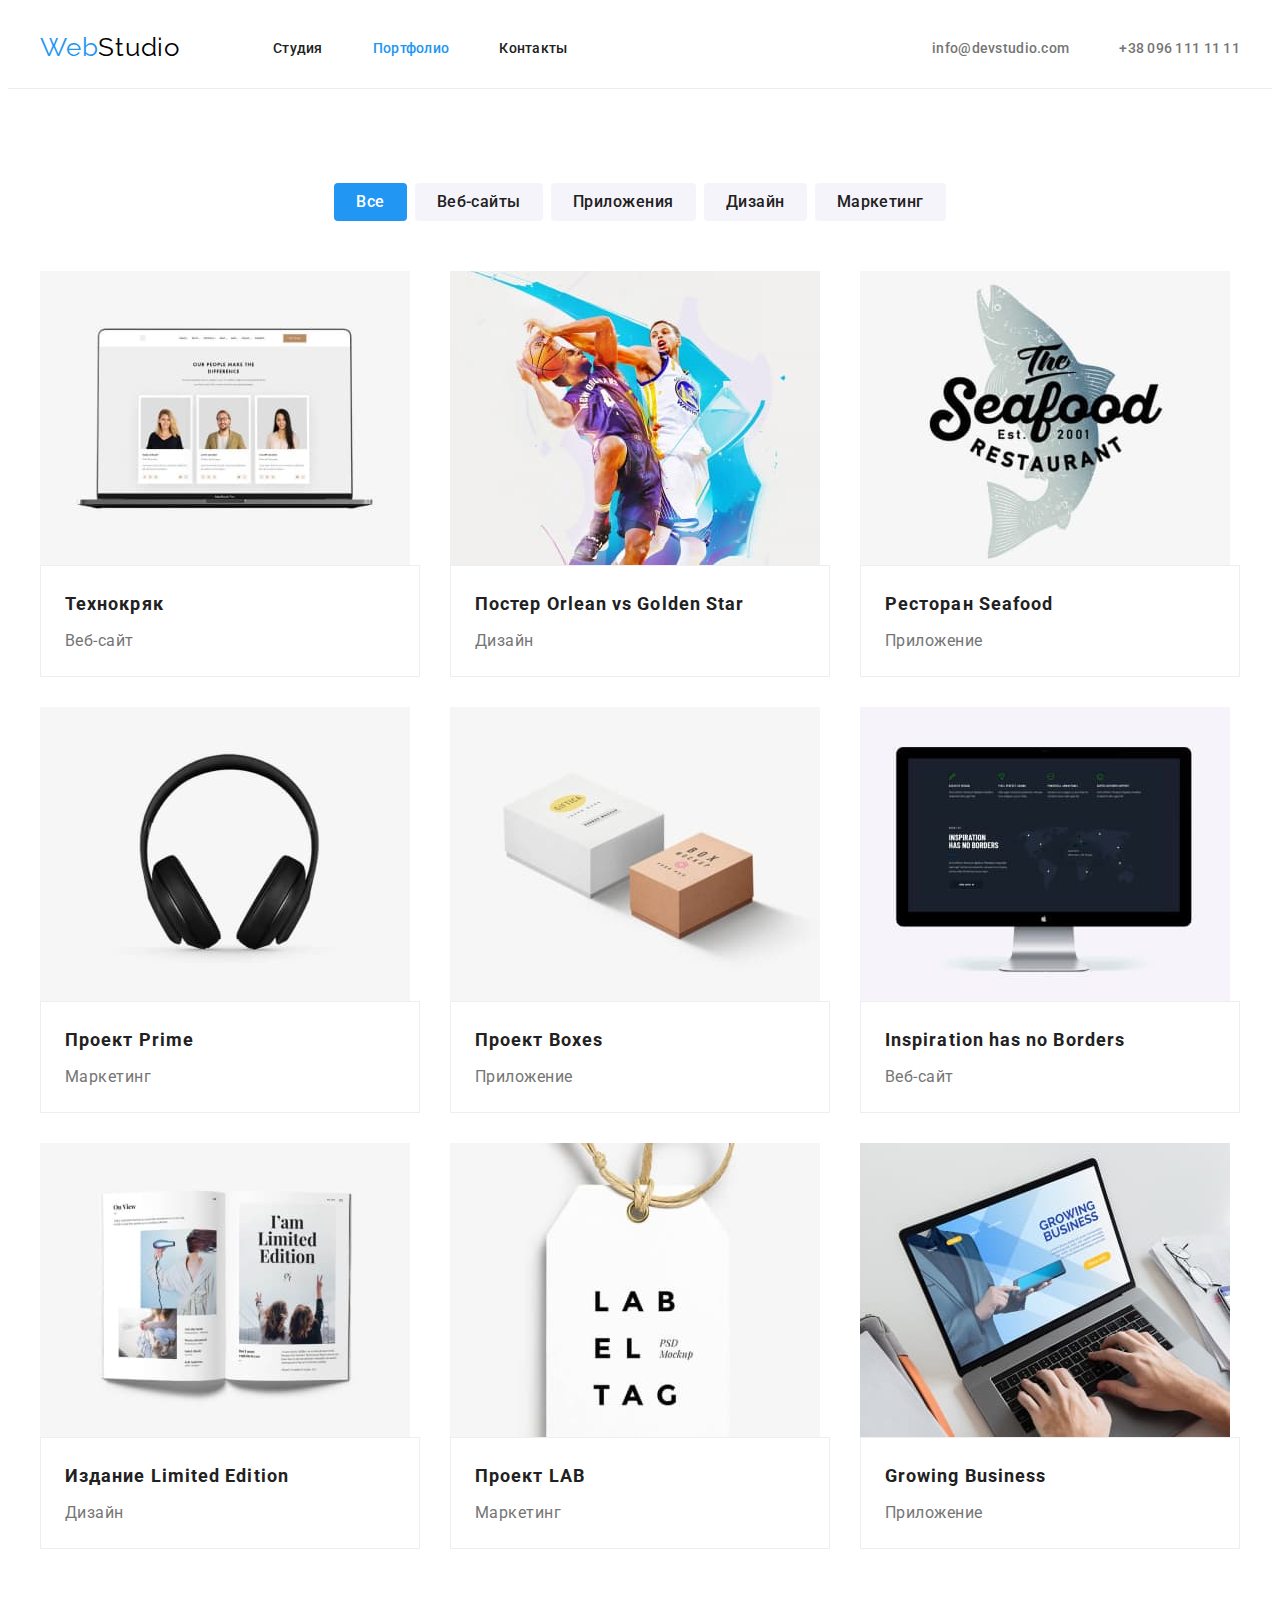
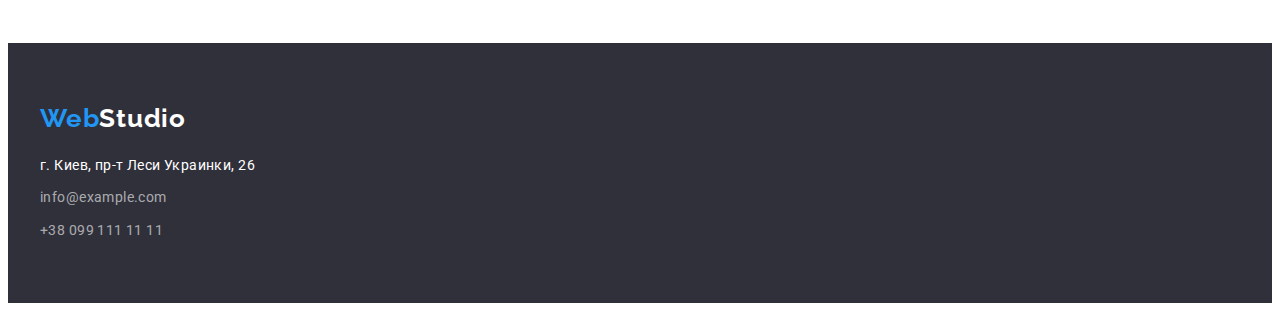
==== commit c97e2cef: "внесены правки ментора" ====
--- a/portfolio.html
+++ b/portfolio.html
@@ -55,8 +55,8 @@
 
     <!--Уникальный контент страницы-->
     <main>
-      <div class="container">
-        <section class="portfolio">
+      <section class="portfolio">
+        <div class="container">
           <h1 hidden>Портофолио</h1>
           <!--Фильтр-кнопки-->
           <ul class="portfolio-filter list">
@@ -210,8 +210,8 @@
               </div>
             </li>
           </ul>
-        </section>
-      </div>
+        </div>
+      </section>
     </main>
 
     <!--Подвал страницы-->
@@ -229,8 +229,8 @@
                 >г. Киев, пр-т Леси Украинки, 26</a
               >
             </li>
-            <li>
-              <a class="footer-mail link" href="mailto:info@example.com">info@example.com</a>
+            <li class="footer-mail">
+              <a class="footer-mail-link link" href="mailto:info@example.com">info@example.com</a>
             </li>
             <li>
               <a class="footer-tel link" href="tel:+380991111111">+38 099 111 11 11</a>
--- a/css/style.css
+++ b/css/style.css
@@ -52,11 +52,7 @@
   font-family: 'Roboto', sans-serif;
   background-color: var(--white-color);
 
-  width: 1600px;
-  margin-left: auto;
-  margin-right: auto;
-
-  /*???? width: 1600px;
+  /* ???
   margin-left: auto;
   margin-right: auto; */
 }
@@ -217,12 +213,14 @@
 }
 
 .hero-title {
+  max-width: 696px;
   margin-bottom: 30px;
+  margin-left: auto;
+  margin-right: auto;
 
   font-weight: 900;
   font-size: 44px;
   line-height: 1.36;
-  /* text-align: center; */
   letter-spacing: 0.06em;
   text-transform: uppercase;
 
@@ -339,8 +337,12 @@
   border-radius: 0px 0px 4px 4px;
 }
 
+.team-badge {
+  padding-top: 30px;
+  padding-bottom: 30px;
+}
+
 .team-name {
-  padding-top: 30px;
   margin-bottom: 10px;
 
   color: var(--title-text-color);
@@ -352,8 +354,6 @@
 }
 
 .team-profession {
-  padding-bottom: 30px;
-
   color: var(--primery-text-color);
   font-weight: 400;
   font-size: 16px;
@@ -382,7 +382,10 @@
 }
 .footer-contact {
   margin-top: 20px;
-  /* ???? margin-bottom: 60px; */
+}
+
+.footer-item {
+  margin-bottom: 9px;
 }
 
 .footer-address {
@@ -393,10 +396,13 @@
   letter-spacing: 0.03em;
   color: #ffffff;
 }
+
 .footer-mail {
+  margin-bottom: 9px;
+}
+
+.footer-mail-link {
   display: inline-block;
-  margin-top: 9px;
-  margin-bottom: 9px;
 
   font-style: normal;
   color: rgba(255, 255, 255, 0.6);
@@ -436,7 +442,7 @@
 }
 
 .portfolio-filter {
-  margin-bottom: 34px;
+  margin-bottom: 50px;
   display: flex;
   justify-content: center;
   align-items: center;
@@ -460,15 +466,15 @@
 }
 
 .project-card {
+  padding: 20px 24px;
+
   background: #ffffff;
   border: 1px solid #eeeeee;
 }
 
 .project-title {
-  margin-top: 20px;
   margin-bottom: 4px;
-  padding-left: 24px;
-  padding-right: 24px;
+
   color: var(--title-text-color);
   font-weight: 700;
   font-size: 18px;
@@ -476,8 +482,6 @@
   letter-spacing: 0.06em;
 }
 .project-text {
-  padding: 0 24px 20px 24px;
-
   color: var(--primery-text-color);
   font-weight: 400;
   font-size: 16px;
